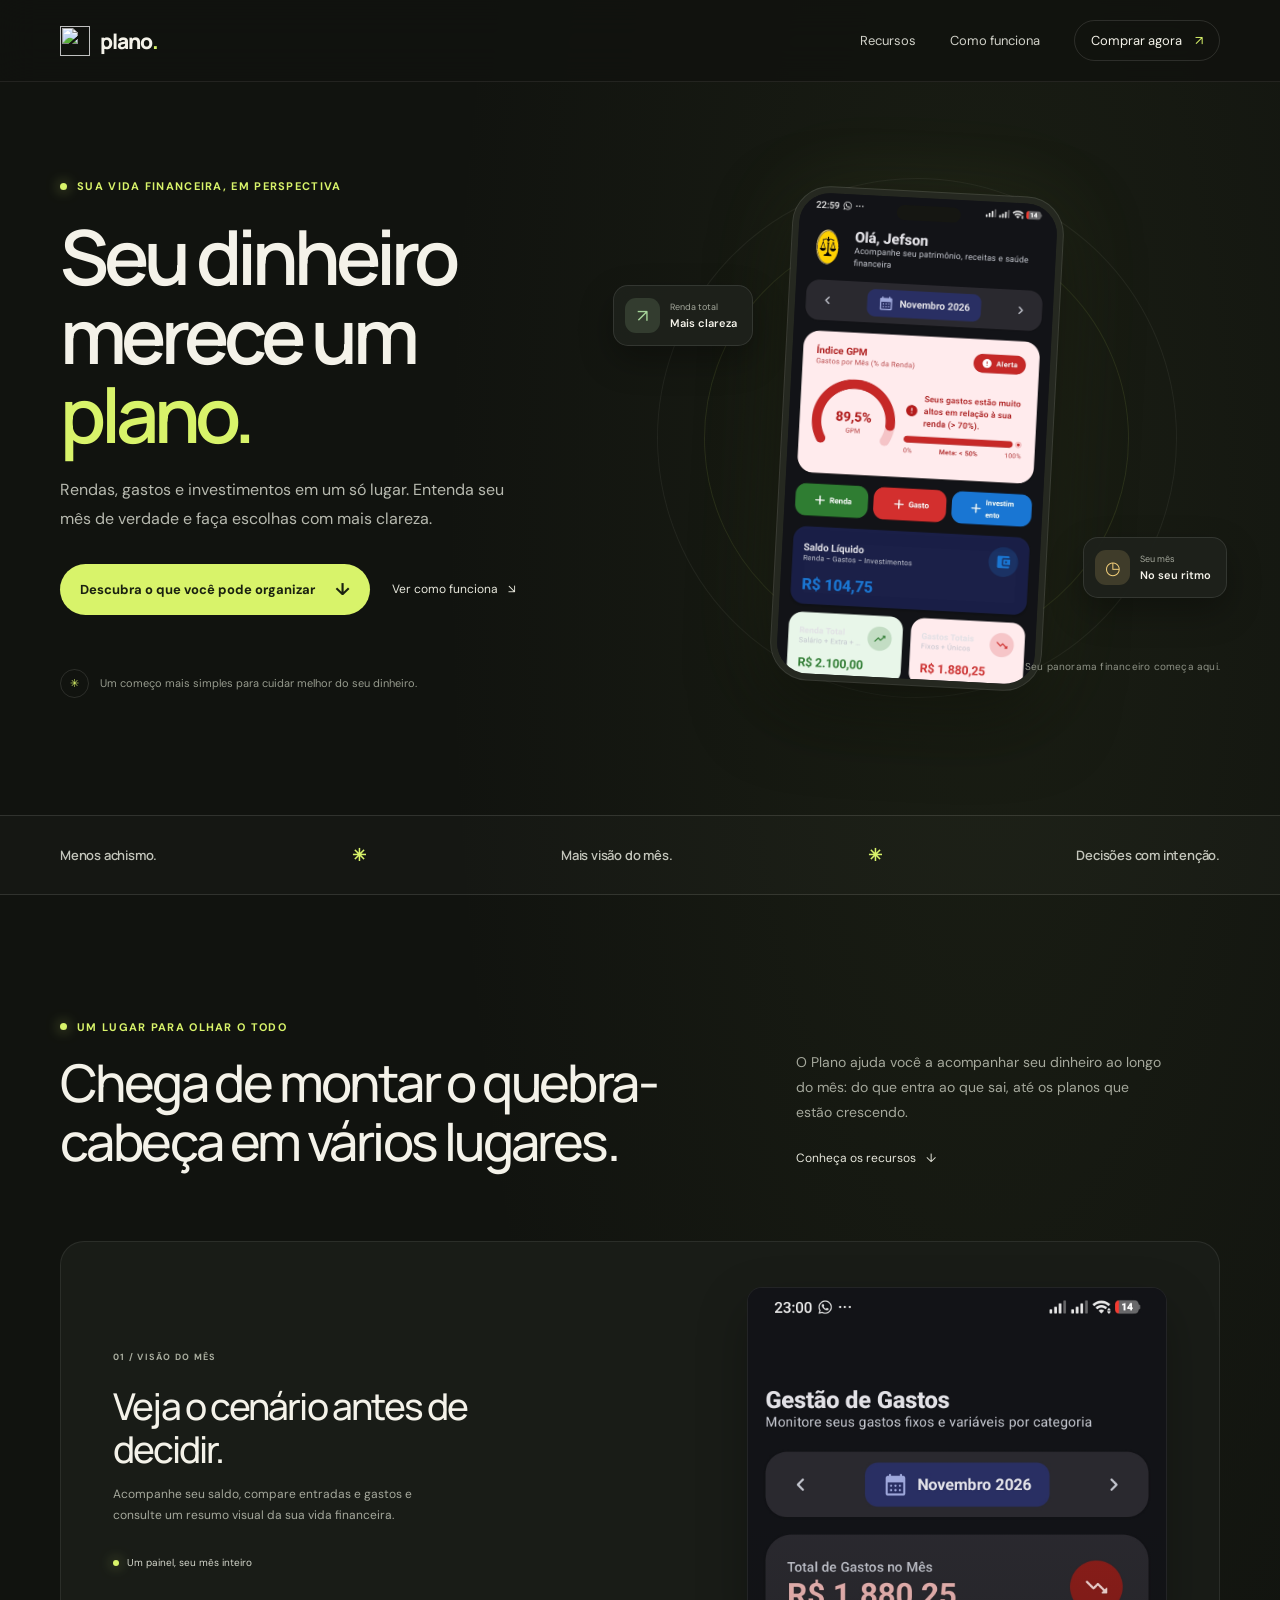
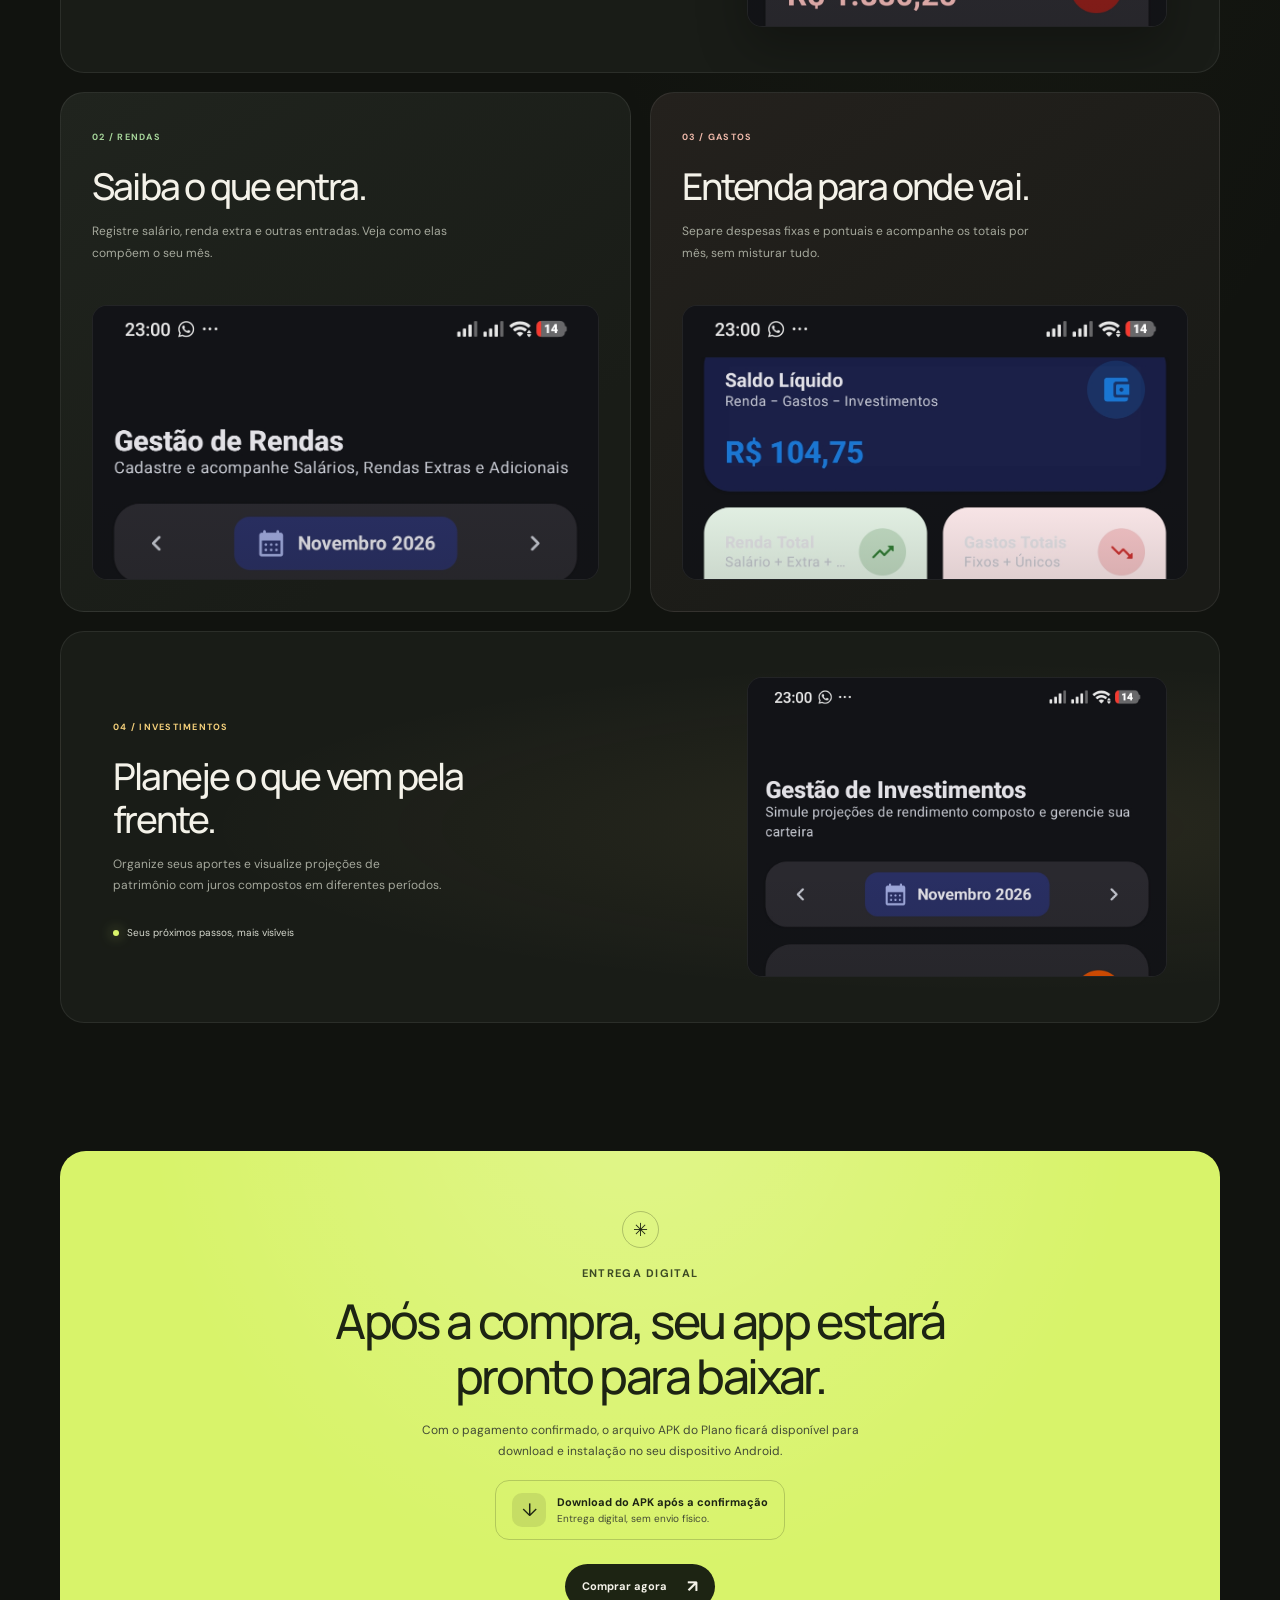
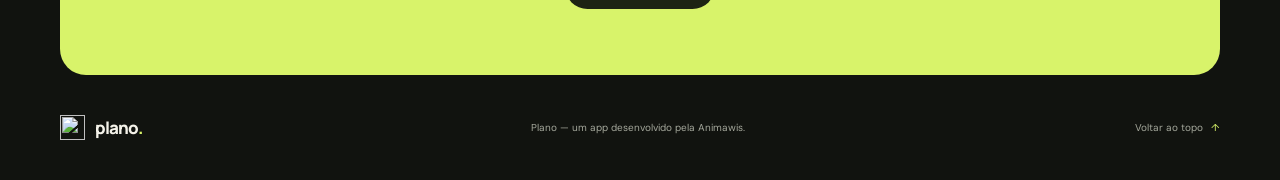
==== pgv/index.html @ 19d329f7 "Add files via upload" ====
<!doctype html>
<html lang="pt-BR">
  <head>
    <meta charset="utf-8">
    <meta name="viewport" content="width=device-width, initial-scale=1">
    <meta name="theme-color" content="#11130f">
    <meta
      name="description"
      content="Conheça o Plano: um app para organizar rendas, acompanhar gastos e visualizar seus investimentos mês a mês."
    >
    <title>Plano — Seu dinheiro, com mais direção</title>
    <link rel="preconnect" href="https://fonts.googleapis.com">
    <link rel="preconnect" href="https://fonts.gstatic.com" crossorigin>
    <link
      href="https://fonts.googleapis.com/css2?family=DM+Sans:wght@400;500;600;700&family=Manrope:wght@400;500;600;700;800&display=swap"
      rel="stylesheet"
    >
    <link rel="stylesheet" href="styles.css">
    <script src="script.js" defer></script>
  </head>
  <body>
    <header class="site-header">
      <a class="brand" href="#inicio" aria-label="Plano, página inicial">
        <img class="brand-logo" src="../lgplan.png" alt="">
        <span>plano<span class="brand-period">.</span></span>
      </a>

      <button
        class="menu-toggle"
        type="button"
        aria-expanded="false"
        aria-controls="main-nav"
        aria-label="Abrir menu"
      >
        <span></span>
        <span></span>
      </button>

      <nav class="main-nav" id="main-nav" aria-label="Navegação principal">
        <a href="#recursos">Recursos</a>
        <a href="#como-funciona">Como funciona</a>
        <a class="nav-cta" href="https://ev.braip.com/checkout/pla89rxm/chel5pwq">Comprar agora <span aria-hidden="true">↗</span></a>
      </nav>
    </header>

    <main>
      <section class="hero section-shell" id="inicio">
        <div class="hero-copy">
          <p class="eyebrow"><span class="eyebrow-dot"></span> Sua vida financeira, em perspectiva</p>
          <h1>Seu dinheiro merece um <span>plano.</span></h1>
          <p class="hero-description">
            Rendas, gastos e investimentos em um só lugar. Entenda seu mês de
            verdade e faça escolhas com mais clareza.
          </p>
          <div class="hero-actions">
            <a class="button button-primary" href="#recursos">
              Descubra o que você pode organizar <span aria-hidden="true">↓</span>
            </a>
            <a class="text-link" href="#como-funciona">Ver como funciona <span aria-hidden="true">↘</span></a>
          </div>
          <div class="hero-note">
            <span class="note-icon" aria-hidden="true">✳</span>
            <p>Um começo mais simples para cuidar melhor do seu dinheiro.</p>
          </div>
        </div>

        <div class="hero-visual" aria-label="Prévia do painel financeiro do app Plano">
          <div class="visual-orbit orbit-one"></div>
          <div class="visual-orbit orbit-two"></div>
          <div class="floating-label label-balance">
            <span class="label-icon label-green" aria-hidden="true">↗</span>
            <span><small>Renda total</small><strong>Mais clareza</strong></span>
          </div>
          <figure class="phone-frame">
            <img
              src="Screenshot_2026-10-04-22-59-56-285_com.example.plano.jpg"
              alt="Painel do Plano com saldo líquido, resumo de rendas, gastos e gráfico financeiro"
            >
          </figure>
          <div class="floating-label label-month">
            <span class="label-icon label-yellow" aria-hidden="true">◷</span>
            <span><small>Seu mês</small><strong>No seu ritmo</strong></span>
          </div>
          <span class="visual-caption">Seu panorama financeiro começa aqui.</span>
        </div>
      </section>

      <section class="trust-strip" aria-label="Resumo dos recursos do Plano">
        <div class="trust-inner">
          <span>Menos achismo.</span>
          <span class="strip-star" aria-hidden="true">✳</span>
          <span>Mais visão do mês.</span>
          <span class="strip-star" aria-hidden="true">✳</span>
          <span>Decisões com intenção.</span>
        </div>
      </section>

      <section class="intro-section section-shell" id="como-funciona">
        <div class="section-heading">
          <p class="eyebrow"><span class="eyebrow-dot"></span> Um lugar para olhar o todo</p>
          <h2>Chega de montar o quebra-cabeça em vários lugares.</h2>
        </div>
        <div class="intro-aside">
          <p>
            O Plano ajuda você a acompanhar seu dinheiro ao longo do mês: do
            que entra ao que sai, até os planos que estão crescendo.
          </p>
          <a class="text-link" href="#recursos">Conheça os recursos <span aria-hidden="true">↓</span></a>
        </div>
      </section>

      <section class="features section-shell" id="recursos">
        <article class="feature-card feature-overview">
          <div class="feature-copy">
            <span class="feature-number">01 / VISÃO DO MÊS</span>
            <h3>Veja o cenário antes de decidir.</h3>
            <p>
              Acompanhe seu saldo, compare entradas e gastos e consulte um
              resumo visual da sua vida financeira.
            </p>
            <span class="feature-tag"><span class="tag-dot"></span> Um painel, seu mês inteiro</span>
          </div>
          <figure class="feature-image overview-image">
            <img
              src="Screenshot_2026-10-04-23-00-10-289_com.example.plano.jpg"
              alt="Visão inicial do app com indicador GPM e resumo das finanças"
              loading="lazy"
            >
          </figure>
        </article>

        <div class="feature-grid">
          <article class="feature-card feature-income">
            <div class="feature-copy">
              <span class="feature-number">02 / RENDAS</span>
              <h3>Saiba o que entra.</h3>
              <p>
                Registre salário, renda extra e outras entradas. Veja como
                elas compõem o seu mês.
              </p>
            </div>
            <figure class="feature-image">
              <img
                src="Screenshot_2026-10-04-23-00-08-180_com.example.plano.jpg"
                alt="Tela de rendas com total do mês e categorias de entrada"
                loading="lazy"
              >
            </figure>
          </article>

          <article class="feature-card feature-expenses">
            <div class="feature-copy">
              <span class="feature-number">03 / GASTOS</span>
              <h3>Entenda para onde vai.</h3>
              <p>
                Separe despesas fixas e pontuais e acompanhe os totais por
                mês, sem misturar tudo.
              </p>
            </div>
            <figure class="feature-image">
              <img
                src="Screenshot_2026-10-04-23-00-03-183_com.example.plano.jpg"
                alt="Tela de gastos com filtro para despesas fixas e únicas"
                loading="lazy"
              >
            </figure>
          </article>
        </div>

        <article class="feature-card feature-investments">
          <div class="feature-copy">
            <span class="feature-number">04 / INVESTIMENTOS</span>
            <h3>Planeje o que vem pela frente.</h3>
            <p>
              Organize seus aportes e visualize projeções de patrimônio com
              juros compostos em diferentes períodos.
            </p>
            <span class="feature-tag"><span class="tag-dot"></span> Seus próximos passos, mais visíveis</span>
          </div>
          <figure class="feature-image investments-image">
            <img
              src="Screenshot_2026-10-04-23-00-15-471_com.example.plano.jpg"
              alt="Tela de investimentos com simulador de projeção financeira"
              loading="lazy"
            >
          </figure>
        </article>
      </section>

      <section class="closing-section section-shell" id="comecar">
        <div class="closing-mark" aria-hidden="true">✳</div>
        <p class="eyebrow">Entrega digital</p>
        <h2>Após a compra, seu app estará pronto para baixar.</h2>
        <p>
          Com o pagamento confirmado, o arquivo APK do Plano ficará disponível
          para download e instalação no seu dispositivo Android.
        </p>
        <div class="delivery-note">
          <span class="delivery-icon" aria-hidden="true">↓</span>
          <span>
            <strong>Download do APK após a confirmação</strong>
            <small>Entrega digital, sem envio físico.</small>
          </span>
        </div>
        <a class="button button-dark" href="https://ev.braip.com/checkout/pla89rxm/chel5pwq">
          Comprar agora <span aria-hidden="true">↗</span>
        </a>
      </section>
    </main>

    <footer class="site-footer">
      <a class="brand footer-brand" href="#inicio" aria-label="Plano, voltar ao início">
        <img class="brand-logo" src="../lgplan.png" alt="">
        <span>plano<span class="brand-period">.</span></span>
      </a>
      <p>Plano — um app desenvolvido pela Animawis.</p>
      <a href="#inicio">Voltar ao topo <span aria-hidden="true">↑</span></a>
    </footer>
  </body>
</html>
---- pgv/styles.css ----
:root {
  color-scheme: dark;
  --bg: #11130f;
  --bg-soft: #191c17;
  --surface: #20231d;
  --text: #f4f2e9;
  --muted: #a5a89c;
  --line: rgba(244, 242, 233, 0.12);
  --accent: #d8f36a;
  --accent-ink: #1a2110;
  --green: #a6d59a;
  --lavender: #b7b8ef;
  --yellow: #f3cf7a;
  --font-display: "Manrope", "DM Sans", sans-serif;
  --font-body: "DM Sans", sans-serif;
}

* {
  box-sizing: border-box;
}

html {
  scroll-behavior: smooth;
  scroll-padding-top: 96px;
}

body {
  margin: 0;
  background:
    radial-gradient(ellipse at 77% 16%, rgba(104, 124, 61, 0.1), transparent 34rem),
    var(--bg);
  color: var(--text);
  font-family: var(--font-body);
  -webkit-font-smoothing: antialiased;
}

a {
  color: inherit;
  text-decoration: none;
}

button,
a {
  -webkit-tap-highlight-color: transparent;
}

button:focus-visible,
a:focus-visible {
  outline: 2px solid var(--accent);
  outline-offset: 5px;
}

img {
  display: block;
  max-width: 100%;
}

.section-shell {
  width: min(1160px, calc(100% - 64px));
  margin-inline: auto;
}

.site-header {
  position: sticky;
  z-index: 10;
  top: 0;
  display: flex;
  min-height: 82px;
  align-items: center;
  justify-content: space-between;
  padding-inline: max(32px, calc((100vw - 1160px) / 2));
  border-bottom: 1px solid rgba(244, 242, 233, 0.08);
  background: rgba(17, 19, 15, 0.84);
  backdrop-filter: blur(18px);
}

.brand {
  display: inline-flex;
  align-items: center;
  gap: 10px;
  font-family: var(--font-display);
  font-size: 21px;
  font-weight: 800;
  letter-spacing: -1.1px;
}

.brand-logo {
  display: block;
  width: 30px;
  height: 30px;
  flex: 0 0 auto;
  object-fit: contain;
}

.brand-period {
  color: var(--accent);
}

.main-nav {
  display: flex;
  align-items: center;
  gap: 34px;
  color: #d0d1c8;
  font-size: 13px;
}

.main-nav > a:not(.nav-cta),
.site-footer > a:last-child {
  transition: color 180ms ease;
}

.main-nav > a:not(.nav-cta):hover,
.site-footer > a:last-child:hover {
  color: var(--accent);
}

.nav-cta {
  display: inline-flex;
  align-items: center;
  gap: 13px;
  padding: 11px 16px;
  border: 1px solid var(--line);
  border-radius: 999px;
  color: var(--text);
  transition: border-color 180ms ease, background 180ms ease;
}

.nav-cta:hover {
  border-color: rgba(216, 243, 106, 0.55);
  background: rgba(216, 243, 106, 0.08);
}

.nav-cta span {
  color: var(--accent);
}

.menu-toggle {
  display: none;
}

.hero {
  display: grid;
  min-height: 650px;
  grid-template-columns: 0.92fr 1.08fr;
  align-items: center;
  gap: 36px;
  padding-block: 65px 85px;
}

.hero-copy {
  position: relative;
  z-index: 1;
  padding-block: 32px;
}

.eyebrow {
  display: flex;
  align-items: center;
  gap: 10px;
  margin: 0 0 24px;
  color: var(--accent);
  font-size: 11px;
  font-weight: 700;
  letter-spacing: 1.3px;
  text-transform: uppercase;
}

.eyebrow-dot,
.tag-dot {
  width: 7px;
  height: 7px;
  border-radius: 50%;
  background: var(--accent);
  box-shadow: 0 0 13px rgba(216, 243, 106, 0.65);
}

h1,
h2,
h3,
p {
  margin-top: 0;
}

h1,
h2,
h3 {
  font-family: var(--font-display);
}

.hero h1 {
  max-width: 570px;
  margin-bottom: 22px;
  font-size: clamp(48px, 6vw, 76px);
  font-weight: 600;
  letter-spacing: -5px;
  line-height: 1.04;
}

.hero h1 span {
  color: var(--accent);
}

.hero-description {
  max-width: 455px;
  margin-bottom: 30px;
  color: #b7b9af;
  font-size: 16px;
  line-height: 1.8;
}

.hero-actions {
  display: flex;
  flex-wrap: wrap;
  align-items: center;
  gap: 22px;
}

.button {
  display: inline-flex;
  min-height: 51px;
  align-items: center;
  justify-content: center;
  gap: 20px;
  padding: 0 20px;
  border-radius: 999px;
  font-size: 13px;
  font-weight: 700;
  transition: transform 180ms ease, background 180ms ease;
}

.button:hover {
  transform: translateY(-2px);
}

.button-primary {
  background: var(--accent);
  color: var(--accent-ink);
}

.button-primary:hover {
  background: #e1fa81;
}

.button-primary span,
.button-dark span {
  font-size: 17px;
}

.text-link {
  display: inline-flex;
  align-items: center;
  gap: 10px;
  color: #e6e6db;
  font-size: 12px;
  transition: color 180ms ease;
}

.text-link:hover {
  color: var(--accent);
}

.hero-note {
  display: flex;
  align-items: center;
  gap: 11px;
  margin-top: 54px;
  color: #969a8d;
  font-size: 11px;
}

.hero-note p {
  margin: 0;
}

.note-icon {
  display: grid;
  width: 29px;
  height: 29px;
  flex: 0 0 auto;
  place-items: center;
  border: 1px solid var(--line);
  border-radius: 50%;
  color: var(--accent);
}

.hero-visual {
  position: relative;
  display: grid;
  min-height: 530px;
  place-items: center;
  isolation: isolate;
}

.visual-orbit {
  position: absolute;
  z-index: -1;
  border: 1px solid rgba(216, 243, 106, 0.1);
  border-radius: 50%;
  transform: rotate(-25deg);
}

.orbit-one {
  width: 425px;
  height: 425px;
}

.orbit-two {
  width: 520px;
  height: 520px;
  border-color: rgba(244, 242, 233, 0.06);
}

.phone-frame {
  position: relative;
  width: min(270px, 57vw);
  height: 493px;
  overflow: hidden;
  margin: 0;
  border: 6px solid #252820;
  border-radius: 37px;
  background: #121316;
  box-shadow:
    0 0 0 1px rgba(255, 255, 255, 0.15),
    0 28px 75px rgba(0, 0, 0, 0.5),
    0 0 90px rgba(216, 243, 106, 0.09);
  transform: rotate(3deg);
}

.phone-frame::before {
  position: absolute;
  z-index: 1;
  top: 8px;
  left: 50%;
  width: 64px;
  height: 15px;
  border-radius: 20px;
  background: #151612;
  content: "";
  transform: translateX(-50%);
}

.phone-frame img {
  width: 100%;
  height: 100%;
  object-fit: cover;
  object-position: top;
}

.floating-label {
  position: absolute;
  z-index: 2;
  display: flex;
  align-items: center;
  gap: 10px;
  padding: 12px 15px 12px 11px;
  border: 1px solid rgba(255, 255, 255, 0.1);
  border-radius: 15px;
  background: rgba(31, 34, 28, 0.9);
  box-shadow: 0 14px 34px rgba(0, 0, 0, 0.3);
  backdrop-filter: blur(14px);
}

.label-balance {
  top: 112px;
  left: 0;
}

.label-month {
  right: -7px;
  bottom: 105px;
}

.label-icon {
  display: grid;
  width: 35px;
  height: 35px;
  place-items: center;
  border-radius: 11px;
  font-size: 18px;
}

.label-green {
  background: rgba(166, 213, 154, 0.16);
  color: var(--green);
}

.label-yellow {
  background: rgba(243, 207, 122, 0.16);
  color: var(--yellow);
}

.floating-label small,
.floating-label strong {
  display: block;
}

.floating-label small {
  margin-bottom: 3px;
  color: #a5a89c;
  font-size: 9px;
}

.floating-label strong {
  font-size: 11px;
  font-weight: 600;
}

.visual-caption {
  position: absolute;
  right: 0;
  bottom: 30px;
  color: #8e9286;
  font-size: 10px;
  letter-spacing: 0.2px;
}

.trust-strip {
  border-block: 1px solid var(--line);
  background: rgba(255, 255, 255, 0.015);
}

.trust-inner {
  display: flex;
  width: min(1160px, calc(100% - 64px));
  min-height: 78px;
  align-items: center;
  justify-content: space-between;
  margin-inline: auto;
  color: #c3c5bb;
  font-family: var(--font-display);
  font-size: 13px;
  font-weight: 600;
  letter-spacing: -0.2px;
}

.strip-star {
  color: var(--accent);
  font-size: 17px;
}

.intro-section {
  display: grid;
  grid-template-columns: 1.2fr 0.8fr;
  align-items: end;
  gap: 100px;
  padding-block: 125px 70px;
}

.section-heading .eyebrow {
  margin-bottom: 19px;
}

.section-heading h2,
.closing-section h2 {
  max-width: 625px;
  margin-bottom: 0;
  font-size: clamp(34px, 4.2vw, 52px);
  font-weight: 500;
  letter-spacing: -2.6px;
  line-height: 1.14;
}

.intro-aside {
  max-width: 370px;
  padding-bottom: 4px;
}

.intro-aside p {
  margin-bottom: 21px;
  color: var(--muted);
  font-size: 14px;
  line-height: 1.8;
}

.features {
  display: grid;
  gap: 19px;
  padding-bottom: 128px;
}

.feature-card {
  position: relative;
  overflow: hidden;
  border: 1px solid rgba(255, 255, 255, 0.08);
  border-radius: 24px;
  background: var(--bg-soft);
}

.feature-overview,
.feature-investments {
  display: grid;
  min-height: 430px;
  grid-template-columns: 0.82fr 1.18fr;
  align-items: center;
  gap: 35px;
  padding: 45px 52px;
}

.feature-copy {
  position: relative;
  z-index: 1;
}

.feature-number {
  display: inline-block;
  margin-bottom: 22px;
  color: #a9ad9f;
  font-size: 9px;
  font-weight: 700;
  letter-spacing: 1.25px;
}

.feature-copy h3 {
  max-width: 370px;
  margin-bottom: 13px;
  font-size: clamp(26px, 3.2vw, 37px);
  font-weight: 500;
  letter-spacing: -1.8px;
  line-height: 1.16;
}

.feature-copy p {
  max-width: 330px;
  margin-bottom: 23px;
  color: var(--muted);
  font-size: 12px;
  line-height: 1.8;
}

.feature-tag {
  display: inline-flex;
  align-items: center;
  gap: 8px;
  color: #d5d8cd;
  font-size: 10px;
}

.tag-dot {
  width: 6px;
  height: 6px;
}

.feature-image {
  position: relative;
  overflow: hidden;
  align-self: stretch;
  margin: 0;
  border: 1px solid rgba(255, 255, 255, 0.07);
  border-radius: 15px;
  background: #121316;
}

.feature-image::after {
  position: absolute;
  inset: 0;
  background: linear-gradient(0deg, rgba(17, 19, 15, 0.13), transparent 35%);
  content: "";
  pointer-events: none;
}

.feature-image img {
  width: 100%;
  height: 100%;
  object-fit: cover;
  object-position: top center;
  transition: transform 500ms cubic-bezier(0.2, 0.7, 0.2, 1);
}

.feature-card:hover .feature-image img {
  transform: scale(1.025);
}

.overview-image {
  height: 340px;
  justify-self: end;
  width: min(100%, 420px);
  box-shadow: 0 20px 50px rgba(0, 0, 0, 0.27);
}

.overview-image img {
  object-position: top center;
}

.feature-grid {
  display: grid;
  grid-template-columns: 1fr 1fr;
  gap: 19px;
}

.feature-grid .feature-card {
  display: flex;
  min-height: 520px;
  flex-direction: column;
  justify-content: space-between;
  padding: 31px;
}

.feature-grid .feature-copy p {
  max-width: 360px;
  margin-bottom: 25px;
}

.feature-grid .feature-image {
  height: 275px;
  margin-top: 5px;
}

.feature-income {
  background: linear-gradient(145deg, #20241e, #191c17 75%);
}

.feature-income .feature-number {
  color: var(--green);
}

.feature-expenses {
  background: linear-gradient(145deg, #24211d, #1a1b17 75%);
}

.feature-expenses .feature-number {
  color: #efb9aa;
}

.feature-investments {
  min-height: 390px;
  background:
    radial-gradient(ellipse at 80% 50%, rgba(243, 207, 122, 0.07), transparent 60%),
    var(--bg-soft);
}

.feature-investments .feature-number {
  color: var(--yellow);
}

.investments-image {
  height: 300px;
  justify-self: end;
  width: min(100%, 420px);
}

.closing-section {
  display: flex;
  min-height: 390px;
  flex-direction: column;
  align-items: center;
  justify-content: center;
  padding: 60px 24px 66px;
  border-radius: 26px;
  background:
    radial-gradient(ellipse at 50% -10%, rgba(255, 255, 255, 0.22), transparent 60%),
    var(--accent);
  color: #1d2413;
  text-align: center;
}

.closing-mark {
  display: grid;
  width: 37px;
  height: 37px;
  margin-bottom: 18px;
  place-items: center;
  border: 1px solid rgba(29, 36, 19, 0.25);
  border-radius: 50%;
  font-size: 18px;
}

.closing-section .eyebrow {
  margin-bottom: 14px;
  color: #3d4b25;
}

.closing-section h2 {
  max-width: 650px;
  font-size: clamp(32px, 4vw, 48px);
}

.closing-section > p:not(.eyebrow) {
  max-width: 440px;
  margin: 16px 0 18px;
  color: #434b35;
  font-size: 12px;
  line-height: 1.75;
}

.delivery-note {
  display: flex;
  align-items: center;
  gap: 11px;
  margin-bottom: 24px;
  padding: 12px 16px;
  border: 1px solid rgba(29, 36, 19, 0.2);
  border-radius: 14px;
  text-align: left;
}

.delivery-icon {
  display: grid;
  width: 34px;
  height: 34px;
  flex: 0 0 auto;
  place-items: center;
  border-radius: 10px;
  background: rgba(29, 36, 19, 0.1);
  font-size: 18px;
}

.delivery-note strong,
.delivery-note small {
  display: block;
}

.delivery-note strong {
  font-size: 11px;
}

.delivery-note small {
  margin-top: 3px;
  color: #434b35;
  font-size: 10px;
}

.button-dark {
  min-height: 45px;
  padding-inline: 17px;
  background: #1d2413;
  color: var(--text);
  font-size: 11px;
}

.button-dark:hover {
  background: #303923;
}

.site-footer {
  display: flex;
  width: min(1160px, calc(100% - 64px));
  min-height: 105px;
  align-items: center;
  justify-content: space-between;
  margin-inline: auto;
  color: #a5a89c;
  font-size: 10px;
}

.footer-brand {
  color: var(--text);
  font-size: 17px;
}

.footer-brand .brand-logo {
  width: 25px;
  height: 25px;
}

.site-footer > p {
  margin: 0;
}

.site-footer > a:last-child {
  font-size: 10px;
}

.site-footer > a:last-child span {
  padding-left: 5px;
  color: var(--accent);
}

@media (min-width: 1400px) {
  .hero {
    min-height: 720px;
  }

  .hero-visual {
    transform: scale(1.06);
  }
}

@media (max-width: 820px) {
  .section-shell,
  .trust-inner,
  .site-footer {
    width: min(100% - 44px, 640px);
  }

  .site-header {
    min-height: 72px;
    padding-inline: 22px;
  }

  .menu-toggle {
    display: grid;
    width: 42px;
    height: 42px;
    align-content: center;
    justify-items: center;
    gap: 6px;
    border: 1px solid var(--line);
    border-radius: 50%;
    background: transparent;
    cursor: pointer;
  }

  .menu-toggle span {
    width: 15px;
    height: 1px;
    background: var(--text);
    transition: transform 180ms ease;
  }

  .menu-toggle[aria-expanded="true"] span:first-child {
    transform: translateY(3.5px) rotate(45deg);
  }

  .menu-toggle[aria-expanded="true"] span:last-child {
    transform: translateY(-3.5px) rotate(-45deg);
  }

  .main-nav {
    position: absolute;
    top: calc(100% + 1px);
    right: 0;
    left: 0;
    display: none;
    align-items: stretch;
    gap: 0;
    padding: 10px 22px 20px;
    border-bottom: 1px solid var(--line);
    background: #151712;
  }

  .main-nav.is-open {
    display: flex;
    flex-direction: column;
  }

  .main-nav > a:not(.nav-cta) {
    padding: 14px 3px;
  }

  .nav-cta {
    justify-content: space-between;
    margin-top: 7px;
  }

  .hero {
    min-height: auto;
    grid-template-columns: 1fr;
    gap: 8px;
    padding-block: 74px 60px;
  }

  .hero-copy {
    padding-block: 0;
  }

  .hero h1 {
    max-width: 620px;
    font-size: clamp(49px, 9vw, 73px);
  }

  .hero-visual {
    min-height: 510px;
  }

  .label-balance {
    left: calc(50% - 205px);
  }

  .label-month {
    right: calc(50% - 205px);
  }

  .intro-section {
    grid-template-columns: 1fr;
    gap: 26px;
    padding-block: 90px 50px;
  }

  .intro-aside {
    max-width: 500px;
  }

  .feature-overview,
  .feature-investments {
    grid-template-columns: 1fr 1.2fr;
    gap: 20px;
    padding: 32px;
  }

  .overview-image {
    height: 305px;
  }

  .feature-grid .feature-card {
    min-height: 485px;
    padding: 25px;
  }

  .feature-grid .feature-image {
    height: 240px;
  }

  .investments-image {
    height: 270px;
  }
}

@media (max-width: 560px) {
  html {
    scroll-padding-top: 78px;
  }

  .section-shell,
  .trust-inner,
  .site-footer {
    width: calc(100% - 36px);
  }

  .site-header {
    min-height: 66px;
    padding-inline: 18px;
  }

  .brand {
    font-size: 19px;
  }

  .hero {
    padding-block: 62px 43px;
  }

  .hero .eyebrow {
    margin-bottom: 20px;
    font-size: 9px;
  }

  .hero h1 {
    margin-bottom: 17px;
    font-size: clamp(45px, 13vw, 64px);
    letter-spacing: -3.6px;
  }

  .hero-description {
    margin-bottom: 22px;
    font-size: 14px;
    line-height: 1.72;
  }

  .hero-actions {
    align-items: flex-start;
    flex-direction: column;
    gap: 16px;
  }

  .button-primary {
    min-height: 48px;
    font-size: 11px;
  }

  .hero-note {
    margin-top: 30px;
    font-size: 10px;
  }

  .hero-visual {
    min-height: 445px;
    margin-top: 2px;
    overflow: clip;
  }

  .orbit-one {
    width: 305px;
    height: 305px;
  }

  .orbit-two {
    width: 385px;
    height: 385px;
  }

  .phone-frame {
    width: 224px;
    height: 406px;
    border-width: 5px;
    border-radius: 31px;
  }

  .phone-frame::before {
    top: 7px;
    width: 55px;
    height: 13px;
  }

  .floating-label {
    gap: 8px;
    padding: 9px 11px 9px 9px;
    border-radius: 12px;
  }

  .label-balance {
    top: 78px;
    left: -1px;
  }

  .label-month {
    right: -1px;
    bottom: 80px;
  }

  .label-icon {
    width: 30px;
    height: 30px;
    border-radius: 9px;
    font-size: 15px;
  }

  .floating-label small {
    font-size: 8px;
  }

  .floating-label strong {
    font-size: 9px;
  }

  .visual-caption {
    right: 50%;
    bottom: 18px;
    width: max-content;
    font-size: 9px;
    transform: translateX(50%);
  }

  .trust-inner {
    min-height: 72px;
    gap: 9px;
    font-size: 9px;
  }

  .strip-star {
    font-size: 12px;
  }

  .intro-section {
    gap: 20px;
    padding-block: 75px 34px;
  }

  .section-heading .eyebrow {
    margin-bottom: 15px;
  }

  .section-heading h2,
  .closing-section h2 {
    font-size: 36px;
    letter-spacing: -2px;
  }

  .intro-aside p {
    font-size: 13px;
  }

  .features {
    gap: 13px;
    padding-bottom: 84px;
  }

  .feature-card {
    border-radius: 19px;
  }

  .feature-overview,
  .feature-investments {
    grid-template-columns: 1fr;
    gap: 23px;
    padding: 25px;
  }

  .feature-number {
    margin-bottom: 15px;
    font-size: 8px;
  }

  .feature-copy h3 {
    max-width: 320px;
    font-size: 29px;
  }

  .feature-copy p {
    margin-bottom: 17px;
    font-size: 11px;
  }

  .overview-image {
    width: 100%;
    height: 310px;
  }

  .feature-grid {
    grid-template-columns: 1fr;
    gap: 13px;
  }

  .feature-grid .feature-card {
    min-height: 0;
    gap: 17px;
    padding: 25px;
  }

  .feature-grid .feature-image {
    height: 290px;
  }

  .investments-image {
    height: 290px;
  }

  .closing-section {
    min-height: 355px;
    padding-inline: 22px;
    border-radius: 20px;
  }

  .closing-section .eyebrow {
    font-size: 9px;
  }

  .closing-section h2 {
    font-size: 34px;
  }

  .closing-section > p:not(.eyebrow) {
    font-size: 11px;
  }

  .site-footer {
    min-height: 90px;
    gap: 8px;
  }

  .footer-brand {
    gap: 7px;
    font-size: 15px;
  }

  .footer-brand .brand-logo {
    width: 22px;
    height: 22px;
  }

  .site-footer > p,
  .site-footer > a:last-child {
    font-size: 9px;
  }
}

@media (prefers-reduced-motion: reduce) {
  *,
  *::before,
  *::after {
    scroll-behavior: auto !important;
    transition-duration: 0.01ms !important;
  }
}
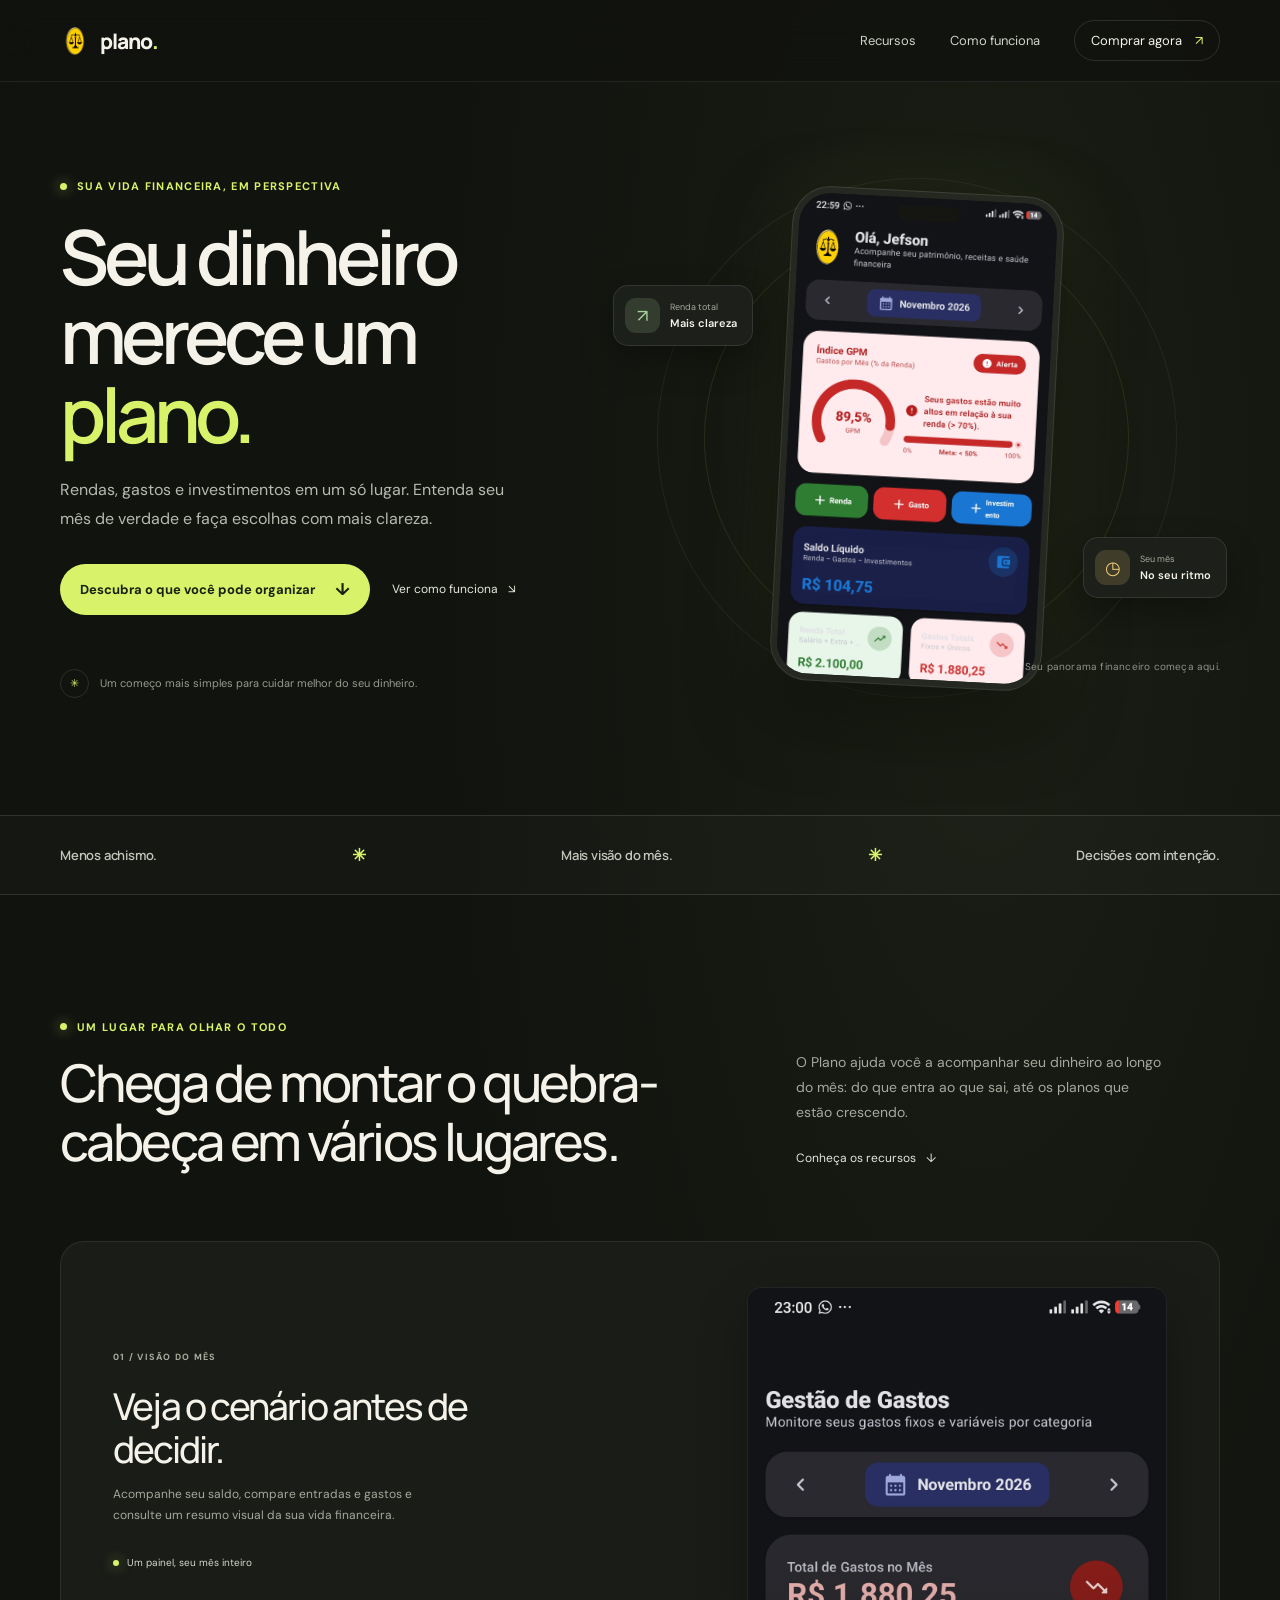
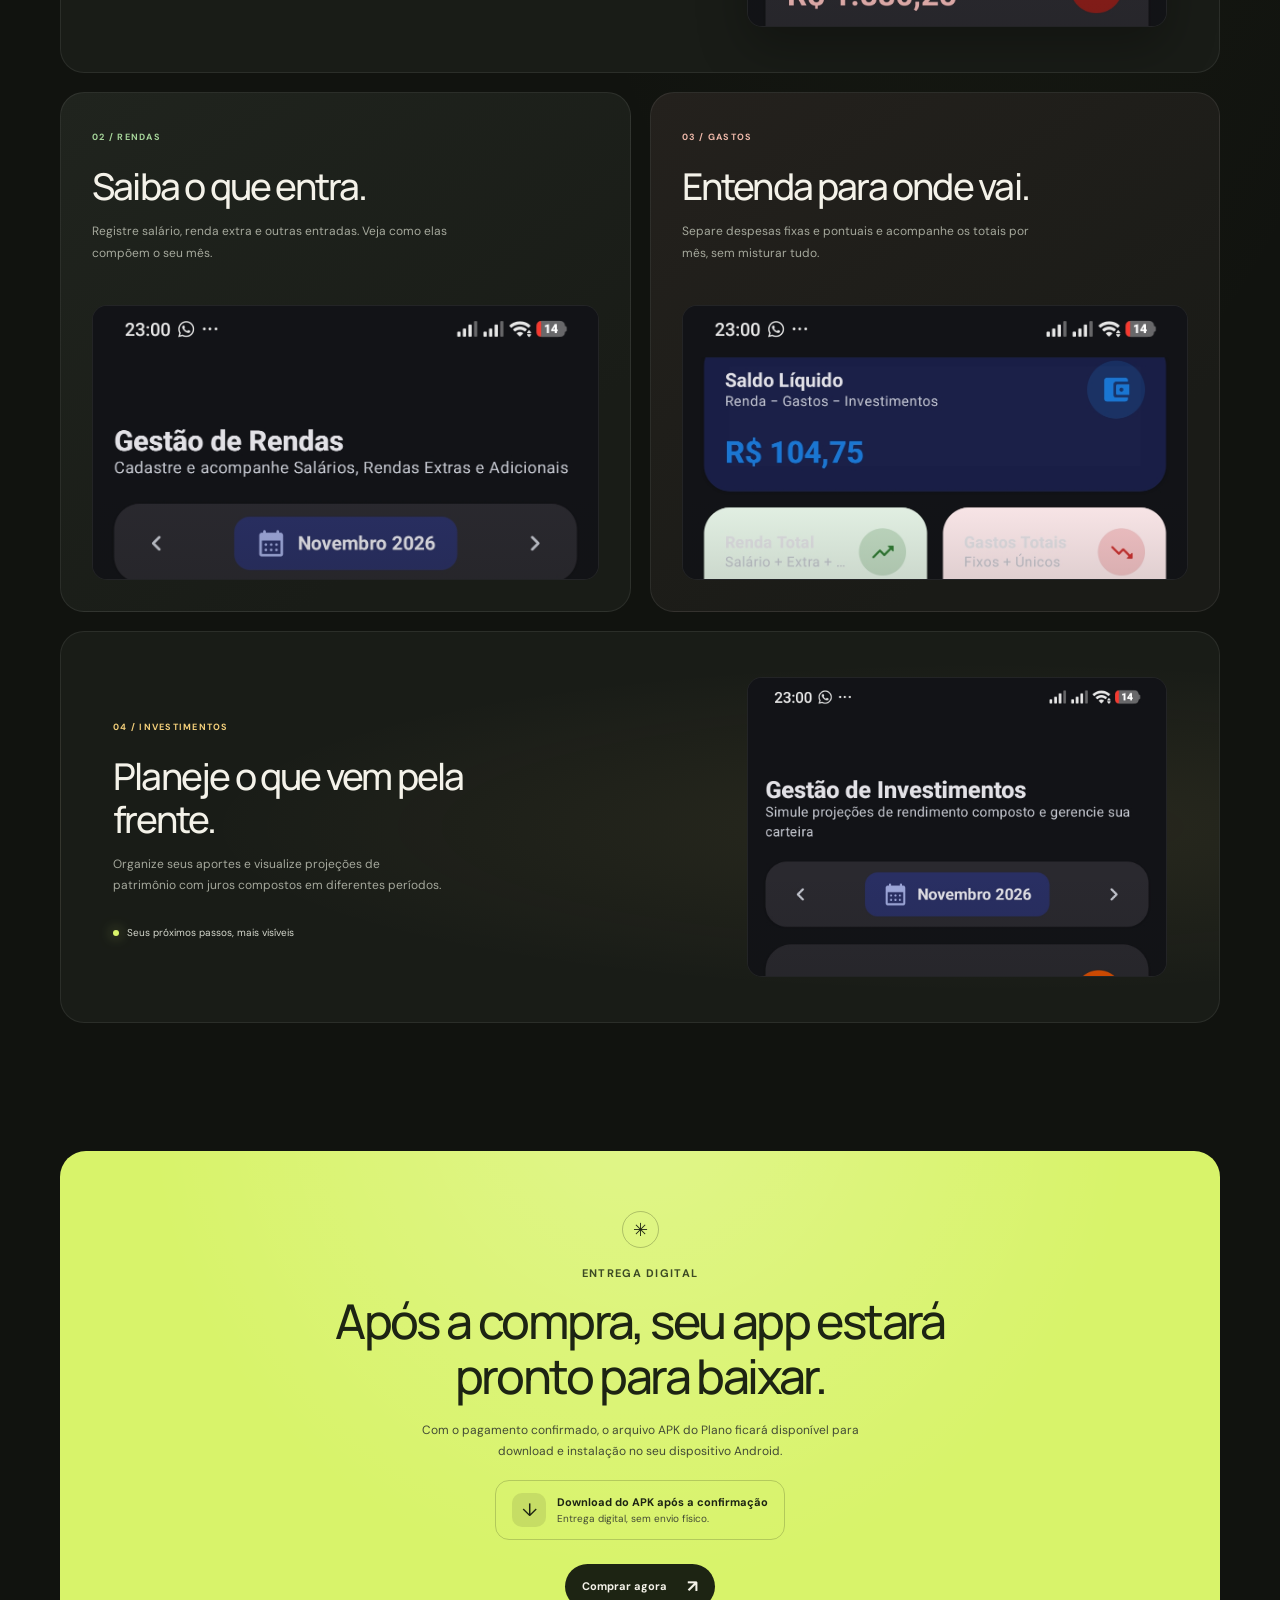
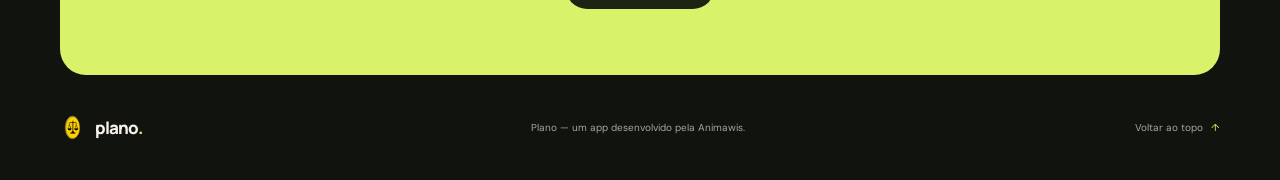
==== commit 1b01ae85: "Add files via upload" ====
--- a/pgv/index.html
+++ b/pgv/index.html
@@ -39,7 +39,7 @@
       <nav class="main-nav" id="main-nav" aria-label="Navegação principal">
         <a href="#recursos">Recursos</a>
         <a href="#como-funciona">Como funciona</a>
-        <a class="nav-cta" href="https://ev.braip.com/checkout/pla89rxm/chel5pwq">Comprar agora <span aria-hidden="true">↗</span></a>
+        <a class="nav-cta" href="https://ev.braip.com/checkout/pla89rxm/chel5pwq?currency=BRL">Comprar agora <span aria-hidden="true">↗</span></a>
       </nav>
     </header>
 
@@ -202,7 +202,7 @@
             <small>Entrega digital, sem envio físico.</small>
           </span>
         </div>
-        <a class="button button-dark" href="https://ev.braip.com/checkout/pla89rxm/chel5pwq">
+        <a class="button button-dark" href="https://ev.braip.com/checkout/pla89rxm/chel5pwq?currency=BRL">
           Comprar agora <span aria-hidden="true">↗</span>
         </a>
       </section>
